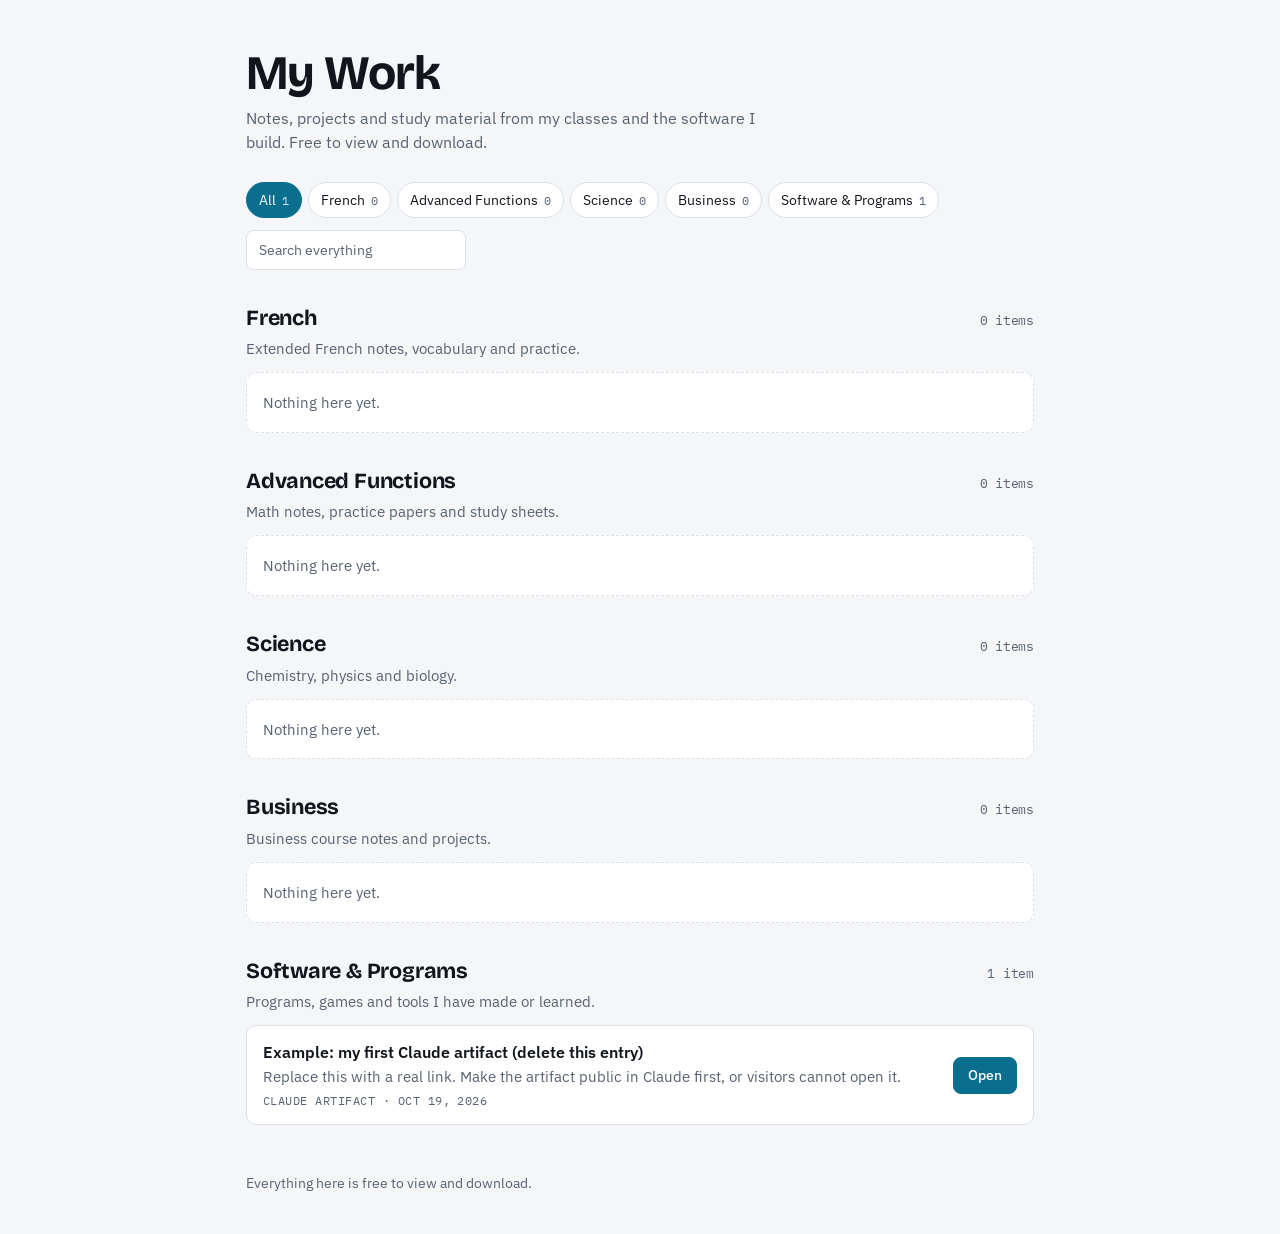
==== my-work-site/index.html @ 6b362169 "1st push" ====
<!doctype html>
<html lang="en">
<head>
<meta charset="utf-8">
<meta name="viewport" content="width=device-width, initial-scale=1">
<title>My Work</title>
<meta name="description" content="Notes, projects and study material. Free to view and download.">
<link rel="preconnect" href="https://fonts.googleapis.com">
<link rel="preconnect" href="https://fonts.gstatic.com" crossorigin>
<link rel="stylesheet" href="https://fonts.googleapis.com/css2?family=Bricolage+Grotesque:opsz,wght@12..96,500;12..96,700&family=IBM+Plex+Mono:wght@400;500&family=IBM+Plex+Sans:wght@400;500;600&display=swap">
<link rel="stylesheet" href="style.css">
</head>
<body>
<div class="wrap">
  <header class="top">
    <h1 id="site-title">My Work</h1>
    <p id="site-tagline" class="tagline">Notes, projects and study material. Free to view and download.</p>
  </header>

  <div class="controls">
    <nav id="tabs" class="tabs" aria-label="Sections"></nav>
    <label class="search" for="q">
      <span class="sr">Search</span>
      <input id="q" type="search" placeholder="Search everything" autocomplete="off">
    </label>
  </div>

  <main id="list" aria-live="polite"></main>

  <footer class="foot">Everything here is free to view and download.</footer>
</div>
<script src="app.js"></script>
</body>
</html>
---- my-work-site/style.css ----
/* Layout: one narrow column. Section tabs and search on top, then each section as a ruled list of files. */
:root {
  --bg: #f4f6f8;
  --surface: #ffffff;
  --ink: #12161c;
  --muted: #586272;
  --line: #dce1e8;
  --accent: #0a6f8f;
  --accent-ink: #ffffff;
  --accent-soft: #e2f1f6;

  --font-display: "Bricolage Grotesque", "Segoe UI", system-ui, sans-serif;
  --font-body: "IBM Plex Sans", system-ui, -apple-system, "Segoe UI", sans-serif;
  --font-mono: "IBM Plex Mono", ui-monospace, "SF Mono", Menlo, Consolas, monospace;
  color-scheme: light;
}
@media (prefers-color-scheme: dark) {
  :root:not([data-theme="light"]) {
    --bg: #0f1318;
    --surface: #171c23;
    --ink: #e9edf2;
    --muted: #98a2b0;
    --line: #272e38;
    --accent: #4cc2e0;
    --accent-ink: #06222b;
    --accent-soft: #14303a;
    color-scheme: dark;
  }
}
:root[data-theme="dark"] {
  --bg: #0f1318;
  --surface: #171c23;
  --ink: #e9edf2;
  --muted: #98a2b0;
  --line: #272e38;
  --accent: #4cc2e0;
  --accent-ink: #06222b;
  --accent-soft: #14303a;
  color-scheme: dark;
}

* { box-sizing: border-box; }
html { -webkit-text-size-adjust: 100%; }
body {
  margin: 0;
  background: var(--bg);
  color: var(--ink);
  font-family: var(--font-body);
  font-size: 16px;
  line-height: 1.5;
}
.sr { position: absolute; width: 1px; height: 1px; overflow: hidden; clip: rect(0 0 0 0); white-space: nowrap; }

.wrap {
  max-width: 820px;
  margin: 0 auto;
  padding-block: 48px 40px;
  padding-left: max(16px, env(safe-area-inset-left, 0px));
  padding-right: max(16px, env(safe-area-inset-right, 0px));
}

.top { margin-bottom: 28px; }
h1 {
  margin: 0 0 8px;
  font-family: var(--font-display);
  font-weight: 700;
  font-size: clamp(2rem, 6vw, 3rem);
  line-height: 1.05;
  letter-spacing: -0.02em;
  text-wrap: balance;
}
.tagline { margin: 0; color: var(--muted); max-width: 52ch; text-wrap: pretty; }

.controls { display: flex; flex-wrap: wrap; gap: 12px 16px; align-items: center; justify-content: space-between; margin-bottom: 8px; }
.tabs { display: flex; flex-wrap: wrap; gap: 6px; min-width: 0; }
.tab {
  display: inline-flex; align-items: baseline; gap: 6px;
  padding: 6px 12px;
  border: 1px solid var(--line);
  border-radius: 999px;
  background: var(--surface);
  color: var(--ink);
  font-size: 0.9rem;
  text-decoration: none;
}
.tab .n { font-family: var(--font-mono); font-size: 0.75rem; color: var(--muted); font-variant-numeric: tabular-nums; }
.tab:hover { border-color: var(--accent); }
.tab[aria-current="true"] { background: var(--accent); border-color: var(--accent); color: var(--accent-ink); }
.tab[aria-current="true"] .n { color: inherit; opacity: 0.8; }

.search input {
  width: 220px; max-width: 100%;
  padding: 8px 12px;
  border: 1px solid var(--line);
  border-radius: 8px;
  background: var(--surface);
  color: var(--ink);
  font: inherit; font-size: 0.9rem;
}
.search input::placeholder { color: var(--muted); }

a:focus-visible, button:focus-visible, input:focus-visible { outline: 2px solid var(--accent); outline-offset: 2px; }

.group { margin-top: 32px; }
.group h2 {
  display: flex; align-items: baseline; justify-content: space-between; gap: 12px;
  margin: 0 0 4px;
  font-family: var(--font-display);
  font-weight: 700; font-size: 1.35rem; letter-spacing: -0.01em;
}
.group h2 .count { font-family: var(--font-mono); font-weight: 400; font-size: 0.8rem; color: var(--muted); }
.blurb { margin: 0 0 12px; color: var(--muted); font-size: 0.92rem; }

.items { list-style: none; margin: 0; padding: 0; background: var(--surface); border: 1px solid var(--line); border-radius: 10px; }
.item {
  display: grid; grid-template-columns: minmax(0, 1fr) auto; gap: 8px 16px; align-items: center;
  padding: 14px 16px;
}
.item + .item { border-top: 1px solid var(--line); }
.item h3 { margin: 0; font-size: 1rem; font-weight: 600; overflow-wrap: anywhere; }
.item p { margin: 2px 0 0; color: var(--muted); font-size: 0.92rem; overflow-wrap: anywhere; }
.meta { margin-top: 4px; font-family: var(--font-mono); font-size: 0.75rem; color: var(--muted); text-transform: uppercase; letter-spacing: 0.04em; }
.actions { display: flex; gap: 8px; flex-wrap: wrap; }
.btn {
  display: inline-block; padding: 7px 14px;
  border: 1px solid var(--accent); border-radius: 8px;
  background: var(--accent); color: var(--accent-ink);
  font-size: 0.88rem; font-weight: 500; text-decoration: none; white-space: nowrap;
}
.btn.ghost { background: transparent; color: var(--accent); }
.btn:hover { filter: brightness(1.08); }
.btn.ghost:hover { background: var(--accent-soft); filter: none; }

.empty { margin: 0; padding: 18px 16px; color: var(--muted); font-size: 0.95rem; background: var(--surface); border: 1px dashed var(--line); border-radius: 10px; }
.foot { margin-top: 48px; color: var(--muted); font-size: 0.85rem; }

@media (max-width: 560px) {
  .item { grid-template-columns: minmax(0, 1fr); }
  .search { width: 100%; }
  .search input { width: 100%; }
}
@media (prefers-reduced-motion: no-preference) {
  .tab, .btn { transition: background-color 0.15s, border-color 0.15s, filter 0.15s; }
}
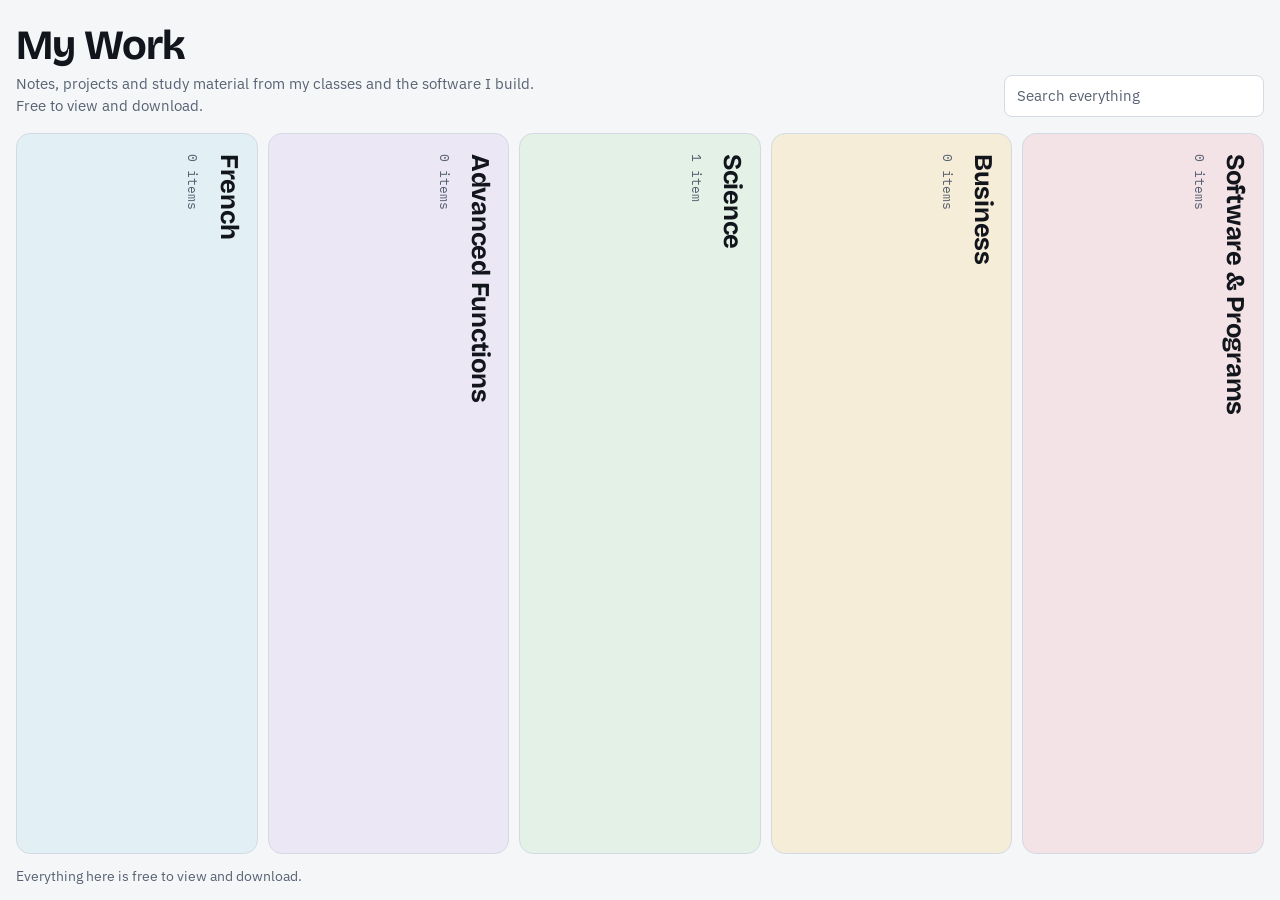
==== commit aea4c7d8: "New page layout with preview window index.html for the vertical strips and the preview window." ====
--- a/my-work-site/index.html
+++ b/my-work-site/index.html
@@ -11,24 +11,37 @@
 <link rel="stylesheet" href="style.css">
 </head>
 <body>
-<div class="wrap">
+<div class="shell">
   <header class="top">
-    <h1 id="site-title">My Work</h1>
-    <p id="site-tagline" class="tagline">Notes, projects and study material. Free to view and download.</p>
-  </header>
-
-  <div class="controls">
-    <nav id="tabs" class="tabs" aria-label="Sections"></nav>
+    <div class="id">
+      <h1 id="site-title">My Work</h1>
+      <p id="site-tagline" class="tagline">Notes, projects and study material. Free to view and download.</p>
+    </div>
     <label class="search" for="q">
       <span class="sr">Search</span>
       <input id="q" type="search" placeholder="Search everything" autocomplete="off">
     </label>
-  </div>
+  </header>
 
-  <main id="list" aria-live="polite"></main>
+  <main id="panels" class="panels" aria-label="Subjects"></main>
 
   <footer class="foot">Everything here is free to view and download.</footer>
 </div>
+
+<div id="viewer" class="viewer" hidden role="dialog" aria-modal="true" aria-labelledby="viewer-title">
+  <div class="viewer-card">
+    <div class="viewer-bar">
+      <h2 id="viewer-title">Preview</h2>
+      <div class="viewer-actions">
+        <a id="viewer-open" class="btn ghost" href="#" target="_blank" rel="noopener">Open in new tab</a>
+        <a id="viewer-dl" class="btn ghost" href="#" download>Download</a>
+        <button id="viewer-close" class="btn" type="button">Close</button>
+      </div>
+    </div>
+    <iframe id="viewer-frame" title="Preview" src="about:blank"></iframe>
+  </div>
+</div>
+
 <script src="app.js"></script>
 </body>
 </html>
--- a/my-work-site/style.css
+++ b/my-work-site/style.css
@@ -1,13 +1,20 @@
-/* Layout: one narrow column. Section tabs and search on top, then each section as a ruled list of files. */
+/* Layout: a header row, then one row of tall vertical strips, one per subject.
+   The strip under the pointer grows to take most of the width; the others shrink to slim rails.
+   On narrow screens the strips stack and a tap opens one. */
 :root {
   --bg: #f4f6f8;
   --surface: #ffffff;
   --ink: #12161c;
   --muted: #586272;
-  --line: #dce1e8;
+  --line: #d3dae3;
   --accent: #0a6f8f;
   --accent-ink: #ffffff;
   --accent-soft: #e2f1f6;
+  --p1: #e2f0f5;
+  --p2: #ebe7f5;
+  --p3: #e3f1e6;
+  --p4: #f6edd9;
+  --p5: #f3e3e6;
 
   --font-display: "Bricolage Grotesque", "Segoe UI", system-ui, sans-serif;
   --font-body: "IBM Plex Sans", system-ui, -apple-system, "Segoe UI", sans-serif;
@@ -19,11 +26,16 @@
     --bg: #0f1318;
     --surface: #171c23;
     --ink: #e9edf2;
-    --muted: #98a2b0;
-    --line: #272e38;
+    --muted: #a2acba;
+    --line: #2b3440;
     --accent: #4cc2e0;
     --accent-ink: #06222b;
     --accent-soft: #14303a;
+    --p1: #13303a;
+    --p2: #251f39;
+    --p3: #14301e;
+    --p4: #38301a;
+    --p5: #371e25;
     color-scheme: dark;
   }
 }
@@ -31,11 +43,16 @@
   --bg: #0f1318;
   --surface: #171c23;
   --ink: #e9edf2;
-  --muted: #98a2b0;
-  --line: #272e38;
+  --muted: #a2acba;
+  --line: #2b3440;
   --accent: #4cc2e0;
   --accent-ink: #06222b;
   --accent-soft: #14303a;
+  --p1: #13303a;
+  --p2: #251f39;
+  --p3: #14301e;
+  --p4: #38301a;
+  --p5: #371e25;
   color-scheme: dark;
 }
 
@@ -50,95 +67,156 @@
   line-height: 1.5;
 }
 .sr { position: absolute; width: 1px; height: 1px; overflow: hidden; clip: rect(0 0 0 0); white-space: nowrap; }
-
-.wrap {
-  max-width: 820px;
+a:focus-visible, button:focus-visible, input:focus-visible { outline: 2px solid var(--accent); outline-offset: 2px; }
+
+.shell {
+  min-height: 100vh;
+  min-height: 100dvh;
+  max-width: 1600px;
   margin: 0 auto;
-  padding-block: 48px 40px;
+  display: flex;
+  flex-direction: column;
+  padding-block: 24px 14px;
   padding-left: max(16px, env(safe-area-inset-left, 0px));
   padding-right: max(16px, env(safe-area-inset-right, 0px));
 }
 
-.top { margin-bottom: 28px; }
+.top { display: flex; flex-wrap: wrap; align-items: flex-end; justify-content: space-between; gap: 12px 24px; margin-bottom: 16px; }
+.id { min-width: 0; }
 h1 {
-  margin: 0 0 8px;
+  margin: 0 0 4px;
   font-family: var(--font-display);
   font-weight: 700;
-  font-size: clamp(2rem, 6vw, 3rem);
+  font-size: clamp(1.8rem, 4.5vw, 2.6rem);
   line-height: 1.05;
   letter-spacing: -0.02em;
   text-wrap: balance;
 }
-.tagline { margin: 0; color: var(--muted); max-width: 52ch; text-wrap: pretty; }
-
-.controls { display: flex; flex-wrap: wrap; gap: 12px 16px; align-items: center; justify-content: space-between; margin-bottom: 8px; }
-.tabs { display: flex; flex-wrap: wrap; gap: 6px; min-width: 0; }
-.tab {
-  display: inline-flex; align-items: baseline; gap: 6px;
-  padding: 6px 12px;
-  border: 1px solid var(--line);
-  border-radius: 999px;
-  background: var(--surface);
-  color: var(--ink);
-  font-size: 0.9rem;
-  text-decoration: none;
-}
-.tab .n { font-family: var(--font-mono); font-size: 0.75rem; color: var(--muted); font-variant-numeric: tabular-nums; }
-.tab:hover { border-color: var(--accent); }
-.tab[aria-current="true"] { background: var(--accent); border-color: var(--accent); color: var(--accent-ink); }
-.tab[aria-current="true"] .n { color: inherit; opacity: 0.8; }
-
+.tagline { margin: 0; color: var(--muted); max-width: 60ch; font-size: 0.95rem; text-wrap: pretty; }
 .search input {
-  width: 220px; max-width: 100%;
-  padding: 8px 12px;
+  width: 260px; max-width: 100%;
+  padding: 9px 12px;
   border: 1px solid var(--line);
   border-radius: 8px;
   background: var(--surface);
   color: var(--ink);
-  font: inherit; font-size: 0.9rem;
+  font: inherit; font-size: 0.92rem;
 }
 .search input::placeholder { color: var(--muted); }
 
-a:focus-visible, button:focus-visible, input:focus-visible { outline: 2px solid var(--accent); outline-offset: 2px; }
-
-.group { margin-top: 32px; }
-.group h2 {
-  display: flex; align-items: baseline; justify-content: space-between; gap: 12px;
-  margin: 0 0 4px;
+/* ---- vertical strips ---- */
+.panels { flex: 1; min-height: 520px; display: flex; gap: 10px; }
+.panel {
+  position: relative;
+  flex: 1 1 0;
+  min-width: 0;
+  display: flex;
+  flex-direction: column;
+  overflow: hidden;
+  background: var(--tint, var(--p1));
+  border: 1px solid var(--line);
+  border-radius: 14px;
+  transition: flex-grow 0.45s cubic-bezier(0.2, 0.7, 0.2, 1);
+}
+.panel.expanded { flex-grow: 10; }
+
+.head {
+  display: flex;
+  align-items: baseline;
+  gap: 12px;
+  width: 100%;
+  margin: 0;
+  padding: 18px 20px;
+  border: 0;
+  background: none;
+  color: inherit;
+  font: inherit;
+  text-align: left;
+  cursor: pointer;
+}
+.head .name {
   font-family: var(--font-display);
-  font-weight: 700; font-size: 1.35rem; letter-spacing: -0.01em;
-}
-.group h2 .count { font-family: var(--font-mono); font-weight: 400; font-size: 0.8rem; color: var(--muted); }
-.blurb { margin: 0 0 12px; color: var(--muted); font-size: 0.92rem; }
-
-.items { list-style: none; margin: 0; padding: 0; background: var(--surface); border: 1px solid var(--line); border-radius: 10px; }
+  font-weight: 700;
+  font-size: 1.6rem;
+  line-height: 1.1;
+  letter-spacing: -0.01em;
+  white-space: nowrap;
+}
+.head .count { font-family: var(--font-mono); font-size: 0.8rem; color: var(--muted); white-space: nowrap; font-variant-numeric: tabular-nums; }
+
+/* collapsed: the whole strip is the button, with the title running down it */
+@media (min-width: 761px) {
+  .panel:not(.expanded) .head {
+    flex: 1;
+    flex-direction: column;
+    align-items: flex-start;
+    writing-mode: vertical-rl;
+    padding: 20px 14px;
+  }
+  .panel:not(.expanded) .head:hover { background: color-mix(in srgb, var(--ink) 5%, transparent); }
+}
+
+.body { display: none; flex: 1; min-height: 0; flex-direction: column; gap: 14px; padding: 0 20px 20px; min-width: 480px; }
+.panel.expanded .body { display: flex; animation: rise 0.35s 0.12s both; }
+@keyframes rise { from { opacity: 0; transform: translateY(6px); } to { opacity: 1; transform: none; } }
+.blurb { margin: 0; color: var(--muted); font-size: 0.95rem; }
+
+.items { list-style: none; margin: 0; padding: 0; flex: 1; min-height: 0; overflow-y: auto; align-content: start; display: grid; grid-template-columns: repeat(auto-fill, minmax(260px, 1fr)); gap: 10px; }
 .item {
-  display: grid; grid-template-columns: minmax(0, 1fr) auto; gap: 8px 16px; align-items: center;
+  display: flex; flex-direction: column; gap: 6px;
   padding: 14px 16px;
-}
-.item + .item { border-top: 1px solid var(--line); }
+  background: var(--surface);
+  border: 1px solid var(--line);
+  border-radius: 10px;
+  min-width: 0;
+}
 .item h3 { margin: 0; font-size: 1rem; font-weight: 600; overflow-wrap: anywhere; }
-.item p { margin: 2px 0 0; color: var(--muted); font-size: 0.92rem; overflow-wrap: anywhere; }
-.meta { margin-top: 4px; font-family: var(--font-mono); font-size: 0.75rem; color: var(--muted); text-transform: uppercase; letter-spacing: 0.04em; }
-.actions { display: flex; gap: 8px; flex-wrap: wrap; }
+.item p { margin: 0; color: var(--muted); font-size: 0.92rem; overflow-wrap: anywhere; }
+.meta { font-family: var(--font-mono); font-size: 0.72rem; color: var(--muted); text-transform: uppercase; letter-spacing: 0.04em; }
+.actions { display: flex; gap: 8px; flex-wrap: wrap; margin-top: auto; padding-top: 6px; }
 .btn {
   display: inline-block; padding: 7px 14px;
   border: 1px solid var(--accent); border-radius: 8px;
   background: var(--accent); color: var(--accent-ink);
-  font-size: 0.88rem; font-weight: 500; text-decoration: none; white-space: nowrap;
+  font: inherit; font-size: 0.88rem; font-weight: 500; line-height: 1.4; text-decoration: none; white-space: nowrap; cursor: pointer;
 }
 .btn.ghost { background: transparent; color: var(--accent); }
 .btn:hover { filter: brightness(1.08); }
 .btn.ghost:hover { background: var(--accent-soft); filter: none; }
-
-.empty { margin: 0; padding: 18px 16px; color: var(--muted); font-size: 0.95rem; background: var(--surface); border: 1px dashed var(--line); border-radius: 10px; }
-.foot { margin-top: 48px; color: var(--muted); font-size: 0.85rem; }
-
-@media (max-width: 560px) {
-  .item { grid-template-columns: minmax(0, 1fr); }
+.empty { margin: 0; padding: 16px; color: var(--muted); font-size: 0.95rem; background: var(--surface); border: 1px dashed var(--line); border-radius: 10px; }
+.foot { margin-top: 12px; color: var(--muted); font-size: 0.85rem; }
+
+/* ---- preview window ---- */
+.viewer {
+  position: fixed; inset: 0; z-index: 50;
+  display: flex; align-items: center; justify-content: center;
+  padding: 16px max(16px, env(safe-area-inset-right, 0px)) max(16px, env(safe-area-inset-bottom, 0px)) max(16px, env(safe-area-inset-left, 0px));
+  background: rgba(8, 12, 18, 0.62);
+}
+.viewer[hidden] { display: none; }
+.viewer-card {
+  display: flex; flex-direction: column;
+  width: min(1200px, 100%); height: min(960px, 100%);
+  background: var(--surface); border: 1px solid var(--line); border-radius: 12px; overflow: hidden;
+}
+.viewer-bar { display: flex; flex-wrap: wrap; align-items: center; justify-content: space-between; gap: 8px 16px; padding: 10px 14px; border-bottom: 1px solid var(--line); }
+.viewer-bar h2 { margin: 0; font-size: 1rem; font-weight: 600; min-width: 0; overflow-wrap: anywhere; }
+.viewer-actions { display: flex; flex-wrap: wrap; gap: 8px; }
+#viewer-frame { flex: 1; min-height: 0; width: 100%; border: 0; background: #fff; }
+body.noscroll { overflow: hidden; }
+
+/* ---- narrow screens: stack the strips, tap to open one ---- */
+@media (max-width: 760px) {
+  .panels { flex-direction: column; min-height: 0; }
+  .panel { flex: none; transition: none; }
+  .body { min-width: 0; }
+  .items { overflow: visible; grid-template-columns: 1fr; }
   .search { width: 100%; }
   .search input { width: 100%; }
-}
-@media (prefers-reduced-motion: no-preference) {
-  .tab, .btn { transition: background-color 0.15s, border-color 0.15s, filter 0.15s; }
-}
+  .viewer { padding: 0; }
+  .viewer-card { height: 100%; border-radius: 0; border: 0; }
+}
+@media (prefers-reduced-motion: reduce) {
+  .panel { transition: none; }
+  .panel.expanded .body { animation: none; }
+}
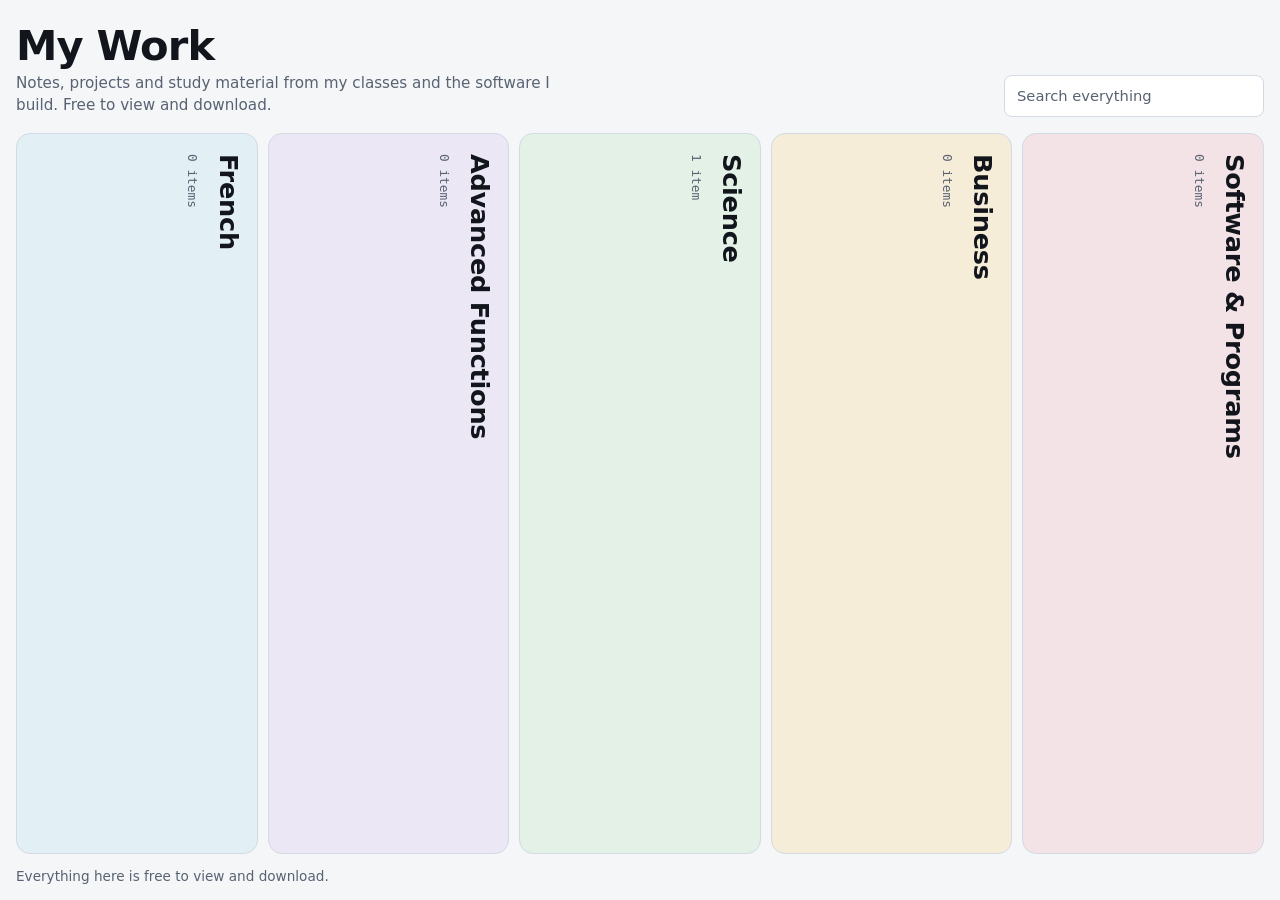
==== commit b1e5157c: "Redesign: forest tiles, light desk Cross-browser safe layout" ====
--- a/my-work-site/index.html
+++ b/my-work-site/index.html
@@ -5,9 +5,10 @@
 <meta name="viewport" content="width=device-width, initial-scale=1">
 <title>My Work</title>
 <meta name="description" content="Notes, projects and study material. Free to view and download.">
+<meta name="theme-color" content="#eef3e9">
 <link rel="preconnect" href="https://fonts.googleapis.com">
 <link rel="preconnect" href="https://fonts.gstatic.com" crossorigin>
-<link rel="stylesheet" href="https://fonts.googleapis.com/css2?family=Bricolage+Grotesque:opsz,wght@12..96,500;12..96,700&family=IBM+Plex+Mono:wght@400;500&family=IBM+Plex+Sans:wght@400;500;600&display=swap">
+<link rel="stylesheet" href="https://fonts.googleapis.com/css2?family=Hanken+Grotesk:wght@400;500;600;700&family=Newsreader:ital,opsz,wght@0,6..72,400;1,6..72,400&display=swap">
 <link rel="stylesheet" href="style.css">
 </head>
 <body>
@@ -23,7 +24,9 @@
     </label>
   </header>
 
-  <main id="panels" class="panels" aria-label="Subjects"></main>
+  <main id="panels" class="panels" aria-label="Subjects">
+    <noscript><p class="problem">This page needs JavaScript turned on to list the files.</p></noscript>
+  </main>
 
   <footer class="foot">Everything here is free to view and download.</footer>
 </div>
--- a/my-work-site/style.css
+++ b/my-work-site/style.css
@@ -209,6 +209,8 @@
 @media (max-width: 760px) {
   .panels { flex-direction: column; min-height: 0; }
   .panel { flex: none; transition: none; }
+  .head { flex-wrap: wrap; gap: 2px 12px; }
+  .head .name { white-space: normal; }
   .body { min-width: 0; }
   .items { overflow: visible; grid-template-columns: 1fr; }
   .search { width: 100%; }
